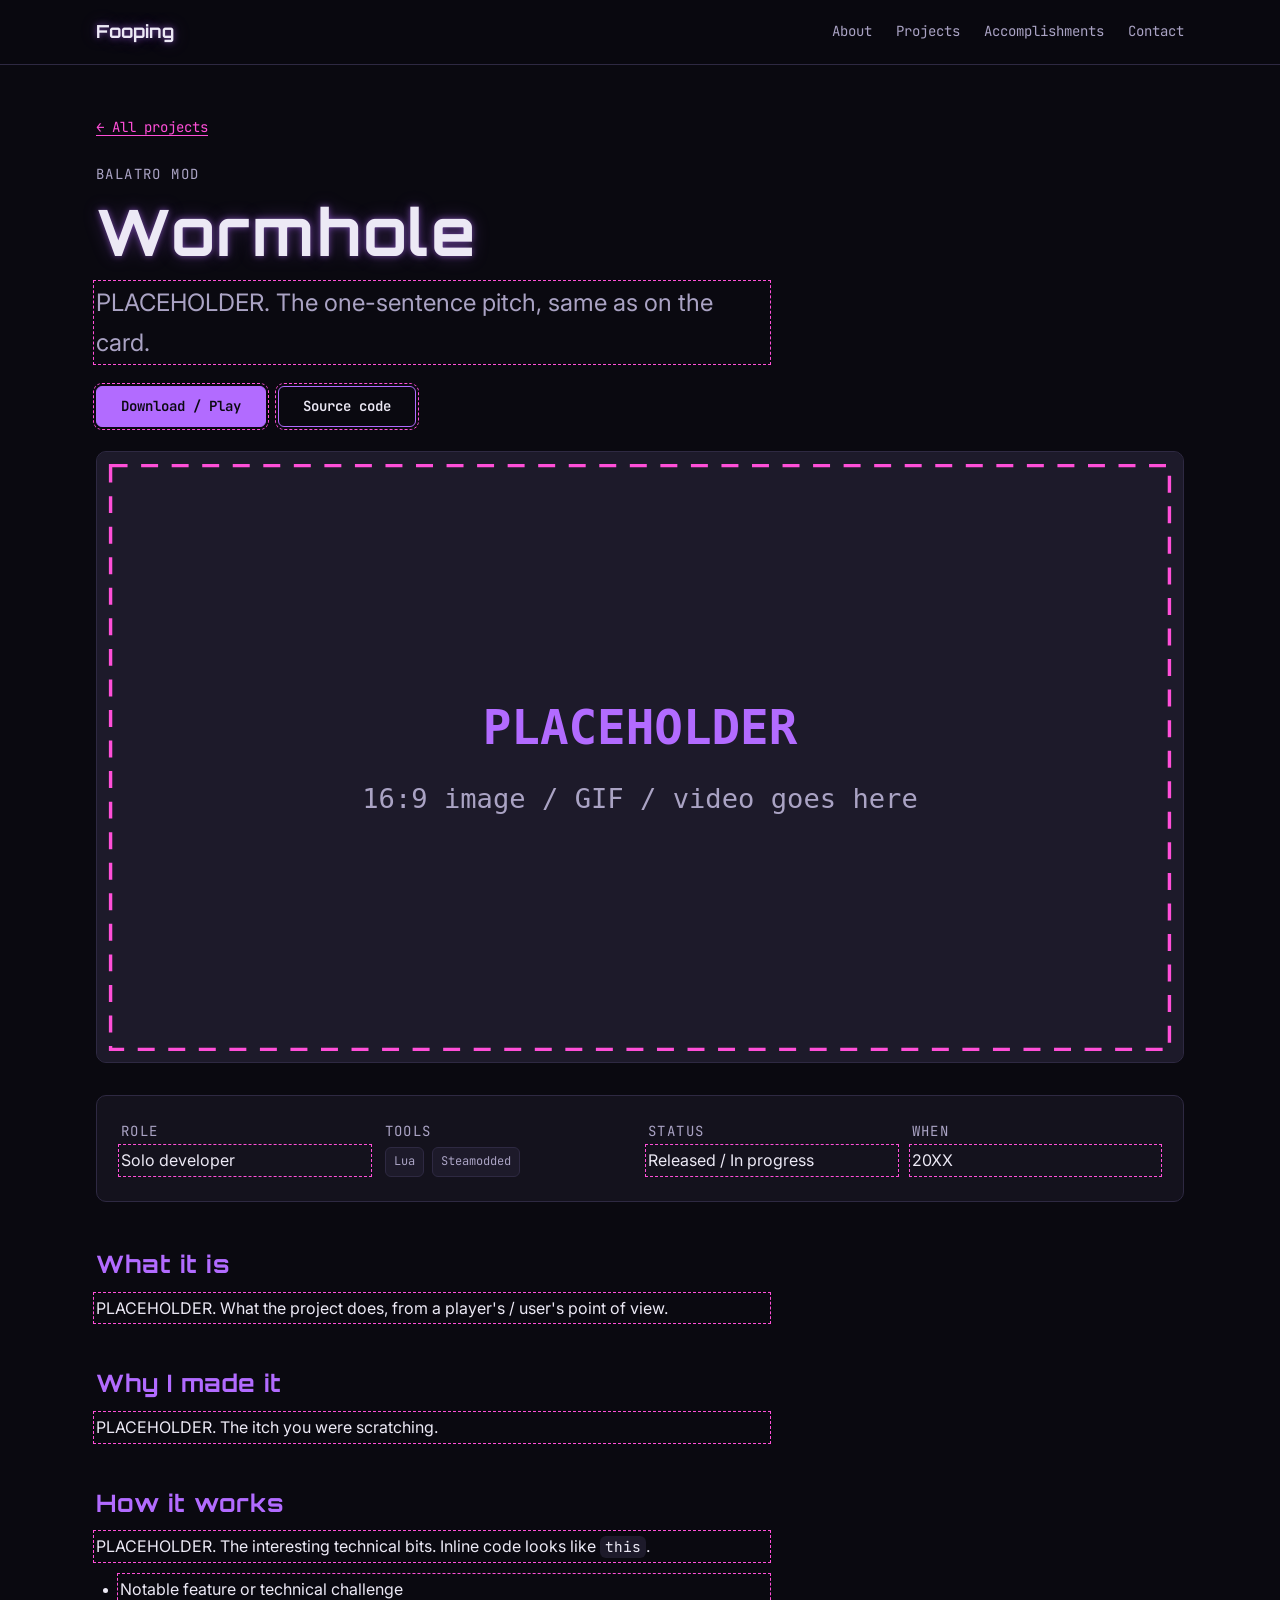
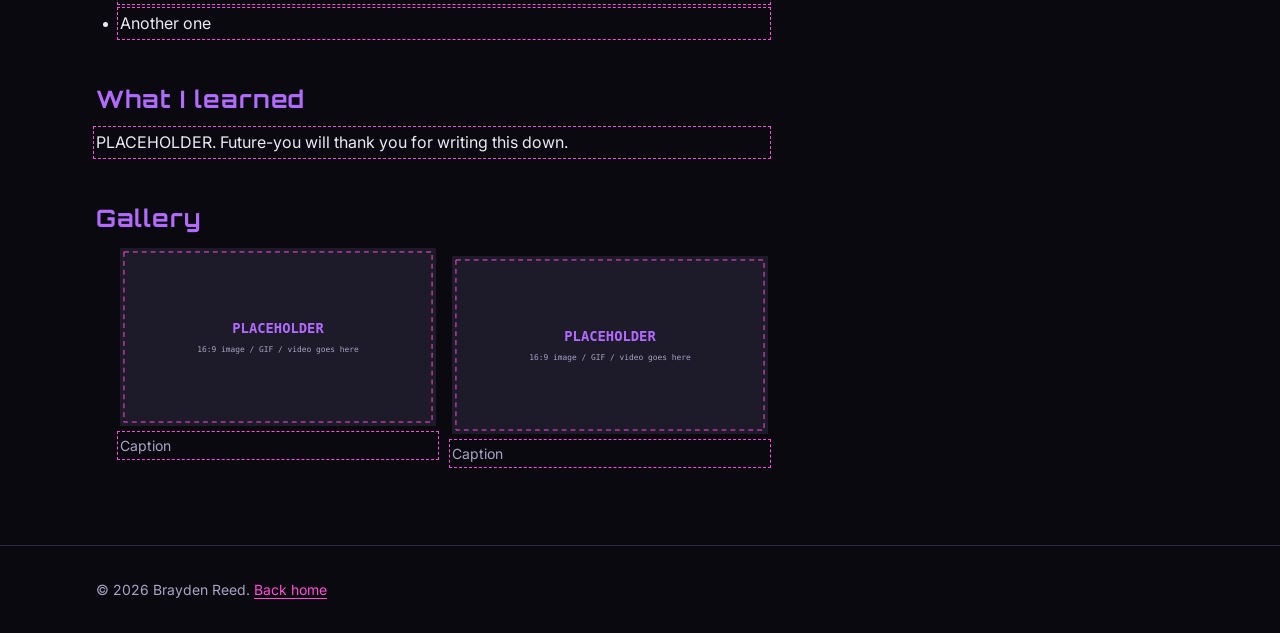
==== projects/wormhole.html @ 4b2a623a "Add portfolio site skeleton Static HTML/CSS/JS site for GitHub Pages: hero, about, projects grid, ac" ====
<!doctype html>
<html lang="en">
<head>
  <meta charset="utf-8">
  <meta name="viewport" content="width=device-width, initial-scale=1">

  <title>Wormhole · Fooping</title>
  <meta name="description" content="Wormhole, a Balatro mod built on Steamodded.">
  <link rel="icon" href="../assets/img/favicon.svg" type="image/svg+xml">

  <link rel="preconnect" href="https://fonts.googleapis.com">
  <link rel="preconnect" href="https://fonts.gstatic.com" crossorigin>
  <link rel="stylesheet" href="https://fonts.googleapis.com/css2?family=Inter:wght@400;600;700&family=JetBrains+Mono:wght@400;600&family=Orbitron:wght@600;700&family=Silkscreen&display=swap">

  <link rel="stylesheet" href="../css/theme.css">
  <link rel="stylesheet" href="../css/main.css">
  <script src="../js/main.js" defer></script>
</head>
<body>
  <a class="skip-link" href="#main">Skip to content</a>

  <header class="site-header">
    <div class="container site-header__inner">
      <a class="site-logo" href="../index.html">Fooping</a>

      <nav class="site-nav" aria-label="Main" data-open="false">
        <button class="nav-toggle" type="button" aria-expanded="false" aria-controls="nav-list">Menu</button>
        <ul class="site-nav__list" id="nav-list">
          <li><a href="../index.html#about">About</a></li>
          <li><a href="../index.html#projects">Projects</a></li>
          <li><a href="../index.html#accomplishments">Accomplishments</a></li>
          <li><a href="../index.html#contact">Contact</a></li>
        </ul>
      </nav>
    </div>
  </header>

  <main id="main" class="project-page">

    <!-- ================================================================
         PROJECT HEADER: title, pitch, main links, hero image
         ================================================================ -->
    <section class="project-hero">
      <div class="container">
        <a class="back-link" href="../index.html#projects">← All projects</a>

        <p class="eyebrow">Balatro mod</p>
        <h1 class="project-hero__title">Wormhole</h1>
        <p class="project-hero__pitch todo">PLACEHOLDER. The one-sentence pitch, same as on the card.</p>

        <div class="hero__links">
          <!-- TODO: real URLs. Delete any button you don't need. -->
          <a class="btn btn--primary todo" href="#">Download / Play</a>
          <a class="btn btn--ghost todo" href="#">Source code</a>
        </div>
      </div>
    </section>

    <div class="container">
      <!-- TODO: main screenshot or GIF. For anything animated over ~2 MB,
           use a looping video instead (see README "Images & GIFs"). -->
      <img class="project-media" src="../assets/img/placeholder.svg"
           alt="PLACEHOLDER: Wormhole screenshot" width="640" height="360">

      <!-- ================================================================
           QUICK FACTS
           <dl> = description list: <dt> is the label, <dd> is the value.
           ================================================================ -->
      <dl class="project-facts">
        <div>
          <dt>Role</dt>
          <dd class="todo">Solo developer</dd>
        </div>
        <div>
          <dt>Tools</dt>
          <dd>
            <ul class="tag-list">
              <li class="tag">Lua</li>
              <li class="tag">Steamodded</li>
            </ul>
          </dd>
        </div>
        <div>
          <dt>Status</dt>
          <dd class="todo">Released / In progress</dd>
        </div>
        <div>
          <dt>When</dt>
          <dd class="todo">20XX</dd>
        </div>
      </dl>

      <!-- ================================================================
           WRITEUP
           Plain <h2>, <p>, <ul> inside .prose get spaced automatically.
           Delete sections that don't apply; don't pad it out.
           ================================================================ -->
      <article class="prose">
        <h2>What it is</h2>
        <p class="todo">PLACEHOLDER. What the project does, from a player's / user's point of view.</p>

        <h2>Why I made it</h2>
        <p class="todo">PLACEHOLDER. The itch you were scratching.</p>

        <h2>How it works</h2>
        <p class="todo">PLACEHOLDER. The interesting technical bits. Inline code looks like <code>this</code>.</p>
        <ul>
          <li class="todo">Notable feature or technical challenge</li>
          <li class="todo">Another one</li>
        </ul>

        <h2>What I learned</h2>
        <p class="todo">PLACEHOLDER. Future-you will thank you for writing this down.</p>

        <h2>Gallery</h2>
        <ul class="gallery">
          <li>
            <figure>
              <img src="../assets/img/placeholder.svg" alt="PLACEHOLDER screenshot" width="640" height="360" loading="lazy">
              <figcaption class="todo">Caption</figcaption>
            </figure>
          </li>
          <li>
            <figure>
              <img src="../assets/img/placeholder.svg" alt="PLACEHOLDER screenshot" width="640" height="360" loading="lazy">
              <figcaption class="todo">Caption</figcaption>
            </figure>
          </li>
        </ul>
      </article>
    </div>

  </main>

  <footer class="site-footer">
    <div class="container">
      <p>© <span data-year>2026</span> Brayden Reed. <a href="../index.html">Back home</a></p>
    </div>
  </footer>
</body>
</html>
---- css/theme.css ----
/* ==========================================================================
   theme.css — DESIGN TOKENS ONLY
   --------------------------------------------------------------------------
   Every color, font, size, and effect the site uses is defined here as a
   CSS custom property (a "variable"). main.css never hard-codes a color or
   font; it only says things like `color: var(--color-text)`.

   That means re-theming the whole site = editing this one file.

   Two themes live here:
     1. :root                  -> default neon/cyberpunk theme
     2. [data-theme="pixel"]   -> starter pixel-art theme (opt-in)

   To try the pixel theme, change the opening tag in index.html to:
     <html lang="en" data-theme="pixel">
   ========================================================================== */

:root {
  /* ---------- Color: surfaces (backgrounds, from darkest to lightest) ---- */
  --color-bg:          #0a0910;  /* page background, almost black w/ a purple tint */
  --color-surface:     #14121d;  /* cards, panels */
  --color-surface-2:   #1d1a2a;  /* hovered cards, inputs, tag chips */
  --color-border:      #2e2942;  /* quiet dividers and card outlines */

  /* ---------- Color: text ------------------------------------------------
     Contrast ratios against --color-bg (WCAG AA needs 4.5:1 for body text):
       --color-text        ~16:1
       --color-text-muted  ~8:1                                            */
  --color-text:        #ece9f5;
  --color-text-muted:  #aaa3c4;

  /* ---------- Color: accents (the "neon") --------------------------------
     Used for headings, links, buttons, borders on hover. Not paragraphs. */
  --color-accent:      #b26bff;  /* purple, primary accent */
  --color-accent-2:    #ff4fd8;  /* magenta, secondary accent */
  --color-on-accent:   #0a0910;  /* text placed ON an accent-colored button */

  /* ---------- Effects ----------------------------------------------------
     Glows are just text-/box-shadows. Pulling them into variables means the
     pixel theme can swap them for hard, blocky shadows (or none). */
  --glow-text:   0 0 6px rgb(178 107 255 / 0.55), 0 0 18px rgb(178 107 255 / 0.25);
  --glow-box:    0 0 0 1px var(--color-accent), 0 0 16px rgb(178 107 255 / 0.30);
  --shadow-card: 0 4px 20px rgb(0 0 0 / 0.45);

  /* ---------- Typography -------------------------------------------------
     Three roles, so the pixel switch only has to change --font-heading.  */
  --font-body:    "Inter", system-ui, -apple-system, "Segoe UI", Roboto, sans-serif;
  --font-heading: "Orbitron", "Inter", system-ui, sans-serif;
  --font-mono:    "JetBrains Mono", ui-monospace, Consolas, monospace;

  /* Font sizes. clamp(min, preferred, max) scales smoothly with the
     viewport width (vw) but never goes below min or above max, so we
     don't need separate media queries for headings. */
  --text-sm:   0.875rem;
  --text-base: 1rem;
  --text-lg:   1.125rem;
  --text-xl:   clamp(1.25rem, 1.1rem + 0.6vw, 1.5rem);
  --text-2xl:  clamp(1.6rem, 1.3rem + 1.4vw, 2.25rem);
  --text-hero: clamp(2.2rem, 1.5rem + 3.5vw, 4rem);

  --line-height-body:    1.65;
  --line-height-heading: 1.2;
  --letter-spacing-heading: 0.04em;

  /* ---------- Spacing scale ----------------------------------------------
     Use these instead of random pixel values so spacing stays consistent. */
  --space-1: 0.25rem;  /*  4px */
  --space-2: 0.5rem;   /*  8px */
  --space-3: 0.75rem;  /* 12px */
  --space-4: 1rem;     /* 16px */
  --space-5: 1.5rem;   /* 24px */
  --space-6: 2rem;     /* 32px */
  --space-7: 3rem;     /* 48px */
  --space-8: 5rem;     /* 80px */

  /* ---------- Shape & layout --------------------------------------------- */
  --radius:        10px;   /* card / button corners (pixel theme sets 0) */
  --radius-sm:     6px;
  --border-width:  1px;
  --content-width: 72rem;  /* max width of the main column (~1152px) */
  --reading-width: 42rem;  /* max width for paragraphs, easier to read */

  /* ---------- Motion ----------------------------------------------------- */
  --transition: 160ms ease;

  /* How images scale. "auto" smooths them; pixel theme uses "pixelated"
     so pixel art stays crisp instead of blurry when scaled up. */
  --image-rendering: auto;
}


/* ==========================================================================
   PIXEL THEME (starter)
   --------------------------------------------------------------------------
   Only overrides what changes. Anything not listed here falls back to the
   :root value above, which is how CSS variables cascade.
   Fonts below are loaded in index.html (Silkscreen).
   ========================================================================== */
[data-theme="pixel"] {
  --font-heading: "Silkscreen", var(--font-mono);

  /* Pixel art doesn't do soft blur. Hard, offset "drop shadows" instead. */
  --glow-text:   2px 2px 0 var(--color-accent-2);
  --glow-box:    4px 4px 0 var(--color-accent);
  --shadow-card: 4px 4px 0 #000;

  --radius:       0;
  --radius-sm:    0;
  --border-width: 2px;

  --letter-spacing-heading: 0.02em;
  --image-rendering: pixelated;
  --transition: 0ms;   /* snappy, frame-step feel */
}
---- css/main.css ----
/* ==========================================================================
   main.css — LAYOUT AND COMPONENTS
   --------------------------------------------------------------------------
   Rule of thumb: no raw colors, fonts, or magic spacing numbers in here.
   Everything comes from a var(--something) defined in theme.css.

   Sections (search for the ==== headers):
     1. Reset & base
     2. Layout helpers
     3. Header & nav
     4. Hero
     5. Generic section styles
     6. About
     7. Project cards
     8. Accomplishments timeline
     9. Contact
    10. Footer
    11. Project detail page
    12. Placeholders
    13. Reduced motion
    14. Project page spacing
   ========================================================================== */


/* ==== 1. Reset & base ===================================================== */

/* border-box: an element's width includes its padding and border.
   Without this, `width: 100%` + padding overflows its parent. */
*,
*::before,
*::after {
  box-sizing: border-box;
}

* {
  margin: 0;
}

html {
  /* Smooth-scroll when clicking #anchor links in the nav. */
  scroll-behavior: smooth;
  /* Stops anchored sections from hiding under the sticky header. */
  scroll-padding-top: 5rem;
}

body {
  background: var(--color-bg);
  color: var(--color-text);
  font-family: var(--font-body);
  font-size: var(--text-base);
  line-height: var(--line-height-body);
  -webkit-font-smoothing: antialiased;
}

img,
video,
svg {
  display: block;
  max-width: 100%;
  height: auto;
  image-rendering: var(--image-rendering);
}

h1, h2, h3, h4 {
  font-family: var(--font-heading);
  line-height: var(--line-height-heading);
  letter-spacing: var(--letter-spacing-heading);
  font-weight: 700;
}

p {
  max-width: var(--reading-width);
}

a {
  color: var(--color-accent-2);
  text-underline-offset: 0.2em;
  transition: color var(--transition);
}

a:hover {
  color: var(--color-accent);
}

/* Visible keyboard focus. Never remove outlines without a replacement,
   otherwise keyboard users can't see where they are. */
:focus-visible {
  outline: 2px solid var(--color-accent-2);
  outline-offset: 3px;
}

/* "Skip to content" link: hidden off-screen until a keyboard user tabs
   to it, then it appears top-left. */
.skip-link {
  position: absolute;
  left: var(--space-4);
  top: -100px;
  padding: var(--space-2) var(--space-4);
  background: var(--color-accent);
  color: var(--color-on-accent);
  z-index: 100;
}

.skip-link:focus {
  top: var(--space-4);
}


/* ==== 2. Layout helpers =================================================== */

/* Centers content and caps its width. Padding keeps text off the
   screen edges on phones. */
.container {
  width: 100%;
  max-width: var(--content-width);
  margin-inline: auto;          /* = margin-left + margin-right: auto */
  padding-inline: var(--space-4);
}

@media (min-width: 48rem) {     /* 768px and up */
  .container {
    padding-inline: var(--space-6);
  }
}

/* Small uppercase monospace label, used above headings and in meta rows. */
.eyebrow {
  font-family: var(--font-mono);
  font-size: var(--text-sm);
  color: var(--color-text-muted);
  text-transform: uppercase;
  letter-spacing: 0.1em;
}

/* Buttons. .btn is the base; --primary / --ghost are variants. */
.btn {
  display: inline-flex;
  align-items: center;
  gap: var(--space-2);
  padding: var(--space-2) var(--space-5);
  border: var(--border-width) solid var(--color-accent);
  border-radius: var(--radius-sm);
  font-family: var(--font-mono);
  font-size: var(--text-sm);
  font-weight: 600;
  text-decoration: none;
  transition: background var(--transition), color var(--transition), box-shadow var(--transition);
}

.btn--primary {
  background: var(--color-accent);
  color: var(--color-on-accent);
}

.btn--primary:hover {
  color: var(--color-on-accent);
  box-shadow: var(--glow-box);
}

.btn--ghost {
  background: transparent;
  color: var(--color-text);
}

.btn--ghost:hover {
  color: var(--color-text);
  box-shadow: var(--glow-box);
}

/* Small pill for tools/tech, e.g. "Lua". */
.tag {
  display: inline-block;
  padding: var(--space-1) var(--space-2);
  background: var(--color-surface-2);
  border: var(--border-width) solid var(--color-border);
  border-radius: var(--radius-sm);
  font-family: var(--font-mono);
  font-size: 0.75rem;
  color: var(--color-text-muted);
}

.tag-list {
  display: flex;
  flex-wrap: wrap;
  gap: var(--space-2);
  list-style: none;
  padding: 0;
}


/* ==== 3. Header & nav ===================================================== */

.site-header {
  /* sticky = scrolls normally until it hits the top, then stays there. */
  position: sticky;
  top: 0;
  z-index: 50;
  /* color-mix() blends the page background with transparency (85% bg,
     15% see-through), so the header stays slightly translucent and still
     follows whatever --color-bg is set to. */
  background: color-mix(in srgb, var(--color-bg) 85%, transparent);
  backdrop-filter: blur(8px);
  border-bottom: var(--border-width) solid var(--color-border);
}

.site-header__inner {
  display: flex;
  align-items: center;
  justify-content: space-between;
  min-height: 4rem;
}

.site-logo {
  font-family: var(--font-heading);
  font-weight: 700;
  font-size: var(--text-lg);
  color: var(--color-text);
  text-decoration: none;
  text-shadow: var(--glow-text);
}

.site-logo:hover {
  color: var(--color-accent);
}

/* Mobile-first: the toggle button shows on small screens,
   the link list is hidden until the button is pressed. */
.nav-toggle {
  display: inline-flex;
  padding: var(--space-2) var(--space-3);
  background: transparent;
  border: var(--border-width) solid var(--color-border);
  border-radius: var(--radius-sm);
  color: var(--color-text);
  font-family: var(--font-mono);
  font-size: var(--text-sm);
  cursor: pointer;
}

.site-nav__list {
  display: none;
  list-style: none;
  padding: 0;
}

/* main.js sets data-open="true" on the nav when the button is pressed. */
.site-nav[data-open="true"] .site-nav__list {
  display: flex;
  flex-direction: column;
  gap: var(--space-1);
  position: absolute;
  left: 0;
  right: 0;
  top: 100%;
  padding: var(--space-3) var(--space-4) var(--space-4);
  background: var(--color-bg);
  border-bottom: var(--border-width) solid var(--color-border);
}

.site-nav__list a {
  display: block;
  padding: var(--space-2) 0;
  color: var(--color-text-muted);
  text-decoration: none;
  font-family: var(--font-mono);
  font-size: var(--text-sm);
}

.site-nav__list a:hover {
  color: var(--color-accent-2);
}

/* Desktop: hide the toggle, always show links in a row. */
@media (min-width: 48rem) {
  .nav-toggle {
    display: none;
  }

  .site-nav__list,
  .site-nav[data-open="true"] .site-nav__list {
    display: flex;
    flex-direction: row;
    gap: var(--space-5);
    position: static;
    padding: 0;
    background: none;
    border: 0;
  }
}


/* ==== 4. Hero ============================================================= */

.hero {
  padding-block: var(--space-8) var(--space-7);
}

.hero__name {
  font-size: var(--text-hero);
  color: var(--color-text);
  text-shadow: var(--glow-text);
  margin-block: var(--space-2) var(--space-4);
}

.hero__tagline {
  font-size: var(--text-xl);
  color: var(--color-text-muted);
  margin-bottom: var(--space-6);
}

.hero__links {
  display: flex;
  flex-wrap: wrap;
  gap: var(--space-3);
}


/* ==== 5. Generic section styles =========================================== */

.section {
  padding-block: var(--space-7);
  border-top: var(--border-width) solid var(--color-border);
}

.section__title {
  font-size: var(--text-2xl);
  color: var(--color-accent);
  text-shadow: var(--glow-text);
  margin-bottom: var(--space-5);
}

/* The small "//" before section titles. Purely decorative, which is why
   it lives in CSS (screen readers skip it) and not in the HTML. */
.section__title::before {
  content: "// ";
  color: var(--color-accent-2);
}


/* ==== 6. About ============================================================ */

/* Two columns on wide screens (work | personal), stacked on phones. */
.about-grid {
  display: grid;
  gap: var(--space-6);
}

@media (min-width: 48rem) {
  .about-grid {
    grid-template-columns: 1fr 1fr;
  }
}

.about-grid h3 {
  font-size: var(--text-lg);
  margin-bottom: var(--space-3);
}

.about-grid p + p {
  margin-top: var(--space-3);
}


/* ==== 7. Project cards ==================================================== */

/* auto-fill + minmax = "fit as many 18rem-wide columns as possible, and
   stretch them to fill the row". This makes the grid responsive with
   zero media queries: 1 column on phones, 2-3 on desktops. */
.project-grid {
  display: grid;
  grid-template-columns: repeat(auto-fill, minmax(min(100%, 18rem), 1fr));
  gap: var(--space-5);
  list-style: none;
  padding: 0;
}

.project-card {
  /* Flex column so the links row can be pushed to the bottom,
     keeping cards of different text lengths visually aligned. */
  display: flex;
  flex-direction: column;
  height: 100%;
  background: var(--color-surface);
  border: var(--border-width) solid var(--color-border);
  border-radius: var(--radius);
  box-shadow: var(--shadow-card);
  overflow: hidden;   /* clips the image to the rounded corners */
  transition: border-color var(--transition), box-shadow var(--transition);
}

.project-card:hover,
.project-card:focus-within {
  border-color: var(--color-accent);
  box-shadow: var(--glow-box);
}

/* aspect-ratio reserves the image's space before it loads, so the
   page doesn't jump around. object-fit: cover crops instead of squashing. */
.project-card__media {
  aspect-ratio: 16 / 9;
  width: 100%;
  object-fit: cover;
  background: var(--color-surface-2);
  border-bottom: var(--border-width) solid var(--color-border);
}

.project-card__body {
  display: flex;
  flex-direction: column;
  gap: var(--space-3);
  flex: 1;            /* grow to fill the card, see note on .project-card */
  padding: var(--space-5);
}

.project-card__title {
  font-size: var(--text-xl);
}

.project-card__title a {
  color: var(--color-text);
  text-decoration: none;
}

.project-card__title a:hover {
  color: var(--color-accent);
}

.project-card__pitch {
  color: var(--color-text-muted);
}

.project-card__links {
  display: flex;
  flex-wrap: wrap;
  gap: var(--space-4);
  margin-top: auto;   /* pushes this row to the bottom of the card */
  padding-top: var(--space-2);
  font-family: var(--font-mono);
  font-size: var(--text-sm);
}


/* ==== 8. Accomplishments timeline ========================================= */

/* A vertical line down the left, with a dot per entry.
   The line is the <ol>'s left border; dots are ::before pseudo-elements. */
.timeline {
  list-style: none;
  padding: 0 0 0 var(--space-5);
  border-left: 2px solid var(--color-border);
}

.timeline__item {
  position: relative;
  padding-bottom: var(--space-6);
}

.timeline__item:last-child {
  padding-bottom: 0;
}

.timeline__item::before {
  content: "";
  position: absolute;
  /* Center the 10px dot on the 2px line. Measured from the item's left edge:
     go back over the list padding (--space-5), then half the line (1px),
     then half the dot (5px). 1 + 5 = 6px. */
  left: calc(-1 * var(--space-5) - 6px);
  top: 0.45em;
  width: 10px;
  height: 10px;
  border-radius: 50%;
  background: var(--color-accent);
  box-shadow: var(--glow-box);
}

/* Personal milestones get a magenta dot to tell them apart at a glance. */
.timeline__item[data-kind="personal"]::before {
  background: var(--color-accent-2);
}

.timeline__meta {
  display: flex;
  flex-wrap: wrap;
  align-items: center;
  gap: var(--space-2) var(--space-3);
  margin-bottom: var(--space-1);
}

.timeline__title {
  font-size: var(--text-lg);
  margin-bottom: var(--space-1);
}

.timeline__desc {
  color: var(--color-text-muted);
}


/* ==== 9. Contact ========================================================== */

.contact-list {
  display: grid;
  grid-template-columns: repeat(auto-fill, minmax(min(100%, 14rem), 1fr));
  gap: var(--space-3);
  list-style: none;
  padding: 0;
  margin-top: var(--space-5);
}

.contact-list a {
  display: flex;
  flex-direction: column;
  padding: var(--space-4);
  background: var(--color-surface);
  border: var(--border-width) solid var(--color-border);
  border-radius: var(--radius);
  color: var(--color-text);
  text-decoration: none;
  transition: border-color var(--transition), box-shadow var(--transition);
}

.contact-list a:hover {
  border-color: var(--color-accent);
  box-shadow: var(--glow-box);
}

.contact-list .eyebrow {
  margin-bottom: var(--space-1);
}


/* ==== 10. Footer ========================================================== */

.site-footer {
  padding-block: var(--space-6);
  border-top: var(--border-width) solid var(--color-border);
  color: var(--color-text-muted);
  font-size: var(--text-sm);
}


/* ==== 11. Project detail page ============================================= */

.project-hero {
  padding-block: var(--space-7) var(--space-5);
}

.back-link {
  display: inline-block;
  margin-bottom: var(--space-5);
  font-family: var(--font-mono);
  font-size: var(--text-sm);
}

.project-hero__title {
  font-size: var(--text-hero);
  text-shadow: var(--glow-text);
  margin-block: var(--space-2) var(--space-3);
}

.project-hero__pitch {
  font-size: var(--text-xl);
  color: var(--color-text-muted);
  margin-bottom: var(--space-5);
}

.project-media {
  aspect-ratio: 16 / 9;
  width: 100%;
  object-fit: cover;
  border: var(--border-width) solid var(--color-border);
  border-radius: var(--radius);
  background: var(--color-surface-2);
}

/* The "facts" box: role, tools, status, dates. A <dl> (description list)
   is the semantic HTML element for label/value pairs. */
.project-facts {
  display: grid;
  grid-template-columns: repeat(auto-fit, minmax(min(100%, 12rem), 1fr));
  gap: var(--space-4);
  padding: var(--space-5);
  margin-block: var(--space-6);
  background: var(--color-surface);
  border: var(--border-width) solid var(--color-border);
  border-radius: var(--radius);
}

.project-facts dt {
  font-family: var(--font-mono);
  font-size: var(--text-sm);
  color: var(--color-text-muted);
  text-transform: uppercase;
  letter-spacing: 0.1em;
}

.project-facts dd {
  margin: var(--space-1) 0 0;
}

/* Long-form writeup area. Spacing between consecutive elements uses the
   "lobotomized owl" selector (* + *): every child except the first gets
   a top margin. Saves writing margins on every element type. */
.prose > * + * {
  margin-top: var(--space-4);
}

.prose h2 {
  font-size: var(--text-xl);
  color: var(--color-accent);
  margin-top: var(--space-7);
}

.prose ul,
.prose ol {
  max-width: var(--reading-width);
  padding-left: var(--space-5);
}

.prose li + li {
  margin-top: var(--space-2);
}

.prose code {
  font-family: var(--font-mono);
  font-size: 0.9em;
  padding: 0.1em 0.35em;
  background: var(--color-surface-2);
  border-radius: var(--radius-sm);
}

/* Gallery of extra screenshots on detail pages. */
.gallery {
  display: grid;
  grid-template-columns: repeat(auto-fill, minmax(min(100%, 16rem), 1fr));
  gap: var(--space-4);
  list-style: none;
  padding: 0;
}

.gallery figcaption {
  margin-top: var(--space-2);
  font-size: var(--text-sm);
  color: var(--color-text-muted);
}


/* ==== 12. Placeholders ==================================================== */

/* Anything wrapped in .todo is placeholder text you still need to replace.
   The dashed magenta outline makes it impossible to miss. Search the HTML
   for class="todo" to find every one. Delete the class once it's real. */
.todo {
  outline: 1px dashed var(--color-accent-2);
  outline-offset: 2px;
}


/* ==== 13. Reduced motion ================================================== */

/* Respect the OS-level "reduce motion" setting. */
@media (prefers-reduced-motion: reduce) {
  html {
    scroll-behavior: auto;
  }

  *,
  *::before,
  *::after {
    transition: none !important;
  }
}


/* ==== 14. Project page spacing ============================================ */

/* Breathing room between the end of a project writeup and the footer. */
.project-page {
  padding-bottom: var(--space-8);
}
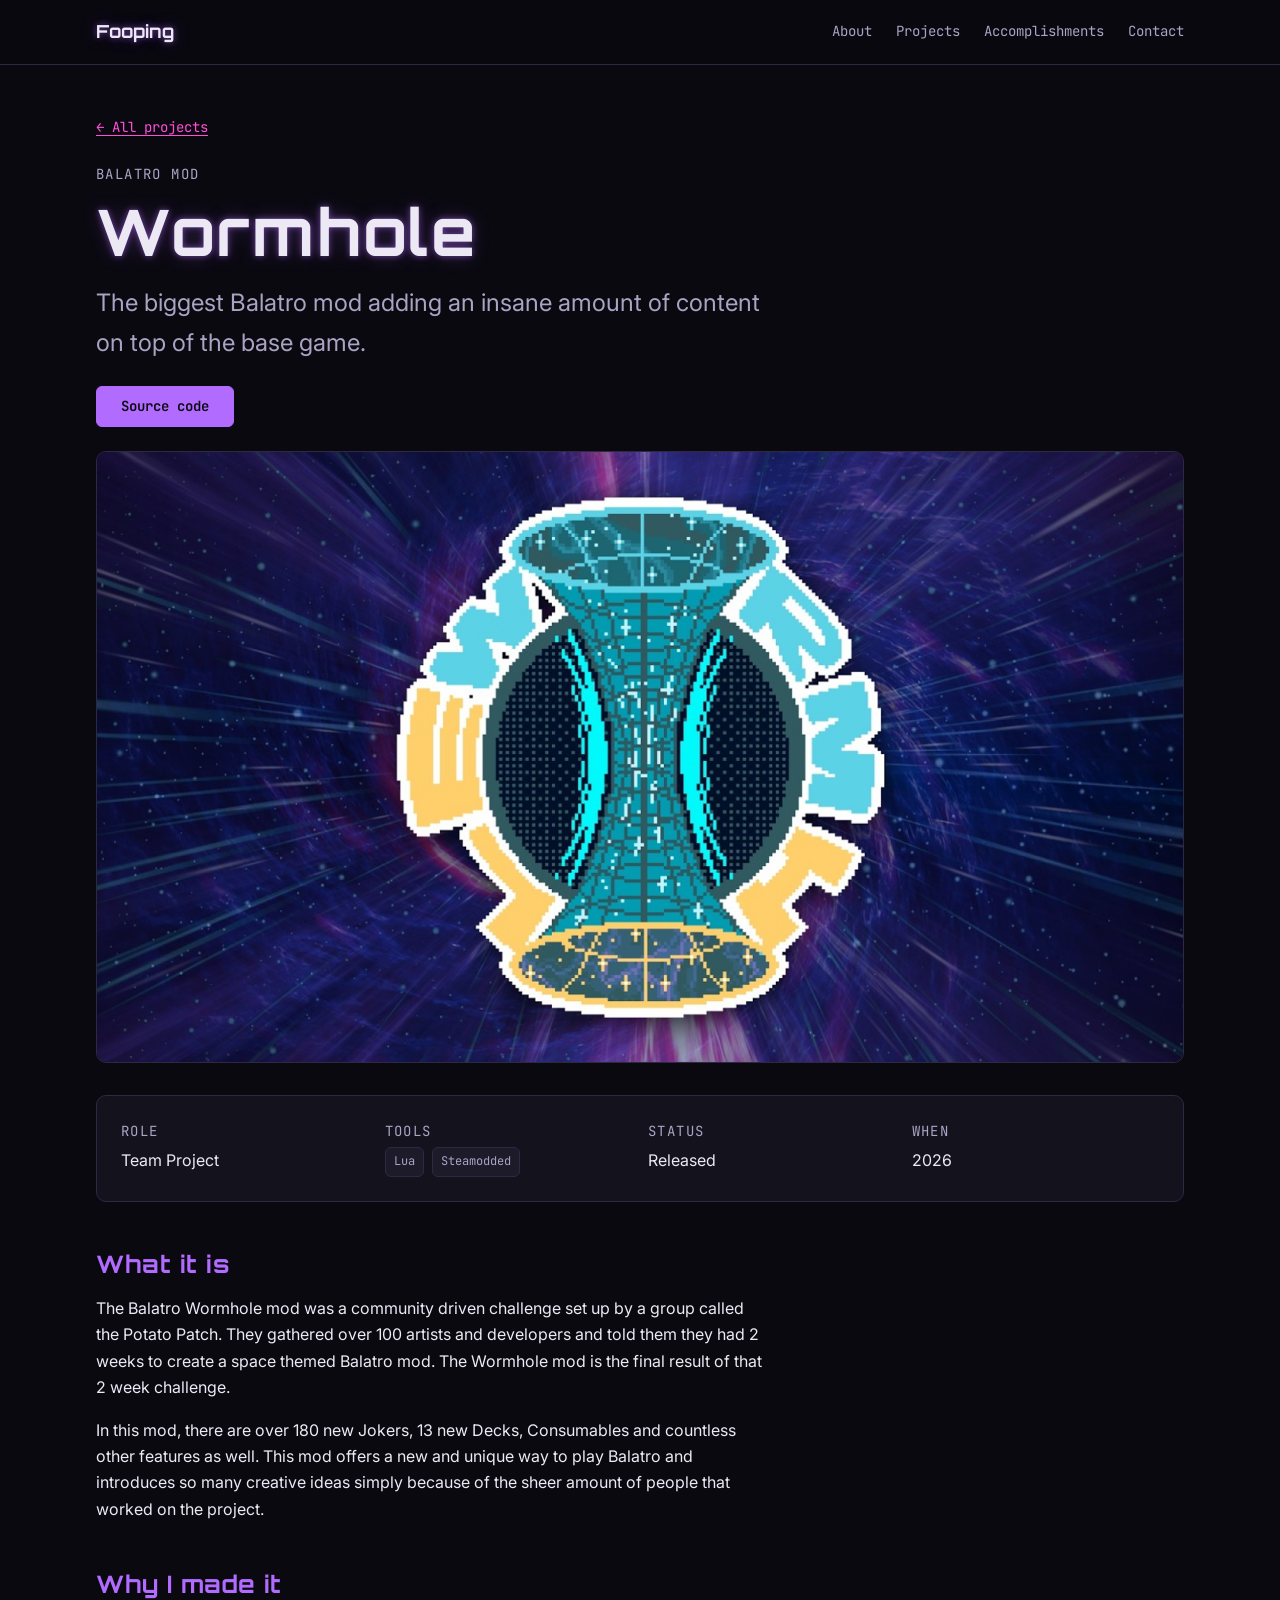
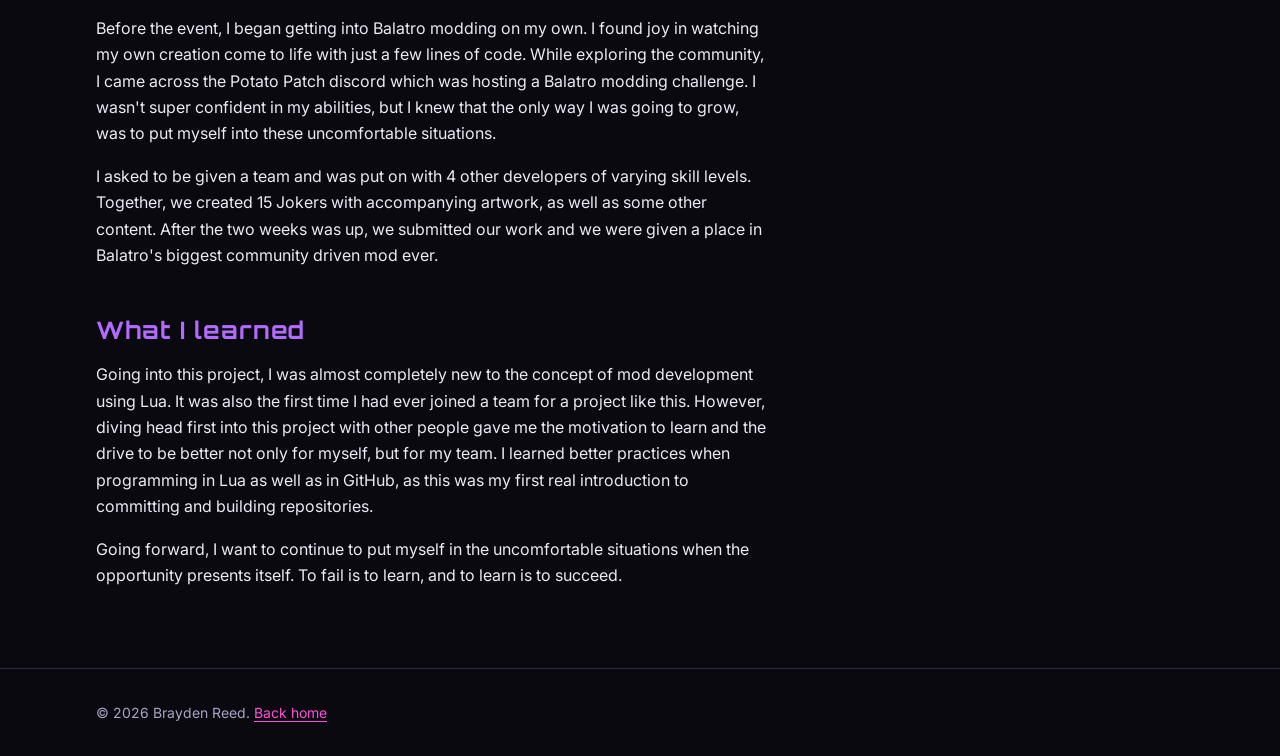
==== commit dd027b51: "Fill in Wormhole detail page Pitch, title image, source link, status/date, and the What it is / Why " ====
--- a/projects/wormhole.html
+++ b/projects/wormhole.html
@@ -46,21 +46,17 @@
 
         <p class="eyebrow">Balatro mod</p>
         <h1 class="project-hero__title">Wormhole</h1>
-        <p class="project-hero__pitch todo">PLACEHOLDER. The one-sentence pitch, same as on the card.</p>
+        <p class="project-hero__pitch">The biggest Balatro mod adding an insane amount of content on top of the base game.</p>
 
         <div class="hero__links">
-          <!-- TODO: real URLs. Delete any button you don't need. -->
-          <a class="btn btn--primary todo" href="#">Download / Play</a>
-          <a class="btn btn--ghost todo" href="#">Source code</a>
+          <a class="btn btn--primary" href="https://github.com/Balatro-Potato-Patch/Wormhole.git">Source code</a>
         </div>
       </div>
     </section>
 
     <div class="container">
-      <!-- TODO: main screenshot or GIF. For anything animated over ~2 MB,
-           use a looping video instead (see README "Images & GIFs"). -->
-      <img class="project-media" src="../assets/img/placeholder.svg"
-           alt="PLACEHOLDER: Wormhole screenshot" width="640" height="360">
+      <img class="project-media" src="../assets/img/Wormhole.png"
+           alt="Wormhole mod title art" width="1920" height="1080">
 
       <!-- ================================================================
            QUICK FACTS
@@ -69,7 +65,7 @@
       <dl class="project-facts">
         <div>
           <dt>Role</dt>
-          <dd class="todo">Solo developer</dd>
+          <dd>Team Project</dd>
         </div>
         <div>
           <dt>Tools</dt>
@@ -82,51 +78,30 @@
         </div>
         <div>
           <dt>Status</dt>
-          <dd class="todo">Released / In progress</dd>
+          <dd>Released</dd>
         </div>
         <div>
           <dt>When</dt>
-          <dd class="todo">20XX</dd>
+          <dd>2026</dd>
         </div>
       </dl>
 
       <!-- ================================================================
            WRITEUP
            Plain <h2>, <p>, <ul> inside .prose get spaced automatically.
-           Delete sections that don't apply; don't pad it out.
            ================================================================ -->
       <article class="prose">
         <h2>What it is</h2>
-        <p class="todo">PLACEHOLDER. What the project does, from a player's / user's point of view.</p>
+        <p>The Balatro Wormhole mod was a community driven challenge set up by a group called the Potato Patch. They gathered over 100 artists and developers and told them they had 2 weeks to create a space themed Balatro mod. The Wormhole mod is the final result of that 2 week challenge.</p>
+        <p>In this mod, there are over 180 new Jokers, 13 new Decks, Consumables and countless other features as well. This mod offers a new and unique way to play Balatro and introduces so many creative ideas simply because of the sheer amount of people that worked on the project.</p>
 
         <h2>Why I made it</h2>
-        <p class="todo">PLACEHOLDER. The itch you were scratching.</p>
-
-        <h2>How it works</h2>
-        <p class="todo">PLACEHOLDER. The interesting technical bits. Inline code looks like <code>this</code>.</p>
-        <ul>
-          <li class="todo">Notable feature or technical challenge</li>
-          <li class="todo">Another one</li>
-        </ul>
+        <p>Before the event, I began getting into Balatro modding on my own. I found joy in watching my own creation come to life with just a few lines of code. While exploring the community, I came across the Potato Patch discord which was hosting a Balatro modding challenge. I wasn't super confident in my abilities, but I knew that the only way I was going to grow, was to put myself into these uncomfortable situations.</p>
+        <p>I asked to be given a team and was put on with 4 other developers of varying skill levels. Together, we created 15 Jokers with accompanying artwork, as well as some other content. After the two weeks was up, we submitted our work and we were given a place in Balatro's biggest community driven mod ever.</p>
 
         <h2>What I learned</h2>
-        <p class="todo">PLACEHOLDER. Future-you will thank you for writing this down.</p>
-
-        <h2>Gallery</h2>
-        <ul class="gallery">
-          <li>
-            <figure>
-              <img src="../assets/img/placeholder.svg" alt="PLACEHOLDER screenshot" width="640" height="360" loading="lazy">
-              <figcaption class="todo">Caption</figcaption>
-            </figure>
-          </li>
-          <li>
-            <figure>
-              <img src="../assets/img/placeholder.svg" alt="PLACEHOLDER screenshot" width="640" height="360" loading="lazy">
-              <figcaption class="todo">Caption</figcaption>
-            </figure>
-          </li>
-        </ul>
+        <p>Going into this project, I was almost completely new to the concept of mod development using Lua. It was also the first time I had ever joined a team for a project like this. However, diving head first into this project with other people gave me the motivation to learn and the drive to be better not only for myself, but for my team. I learned better practices when programming in Lua as well as in GitHub, as this was my first real introduction to committing and building repositories.</p>
+        <p>Going forward, I want to continue to put myself in the uncomfortable situations when the opportunity presents itself. To fail is to learn, and to learn is to succeed.</p>
       </article>
     </div>
 
--- a/css/main.css
+++ b/css/main.css
@@ -356,8 +356,32 @@
   margin-bottom: var(--space-3);
 }
 
-.about-grid p + p {
+/* Space between consecutive blocks (paragraphs, lists) in a column.
+   Same "* + *" trick as .prose further down. */
+.about-grid > div > * + * {
   margin-top: var(--space-3);
+}
+
+/* Bulleted lists. The browser draws the bullets; we just set the indent
+   and color them with the accent. Nested lists get a hollow bullet so
+   the hierarchy reads at a glance. */
+.bullet-list,
+.bullet-list ul {
+  max-width: var(--reading-width);
+  padding-left: var(--space-5);
+}
+
+.bullet-list ul {
+  list-style-type: circle;
+  margin-top: var(--space-1);
+}
+
+.bullet-list li + li {
+  margin-top: var(--space-1);
+}
+
+.bullet-list li::marker {
+  color: var(--color-accent);
 }
 
 
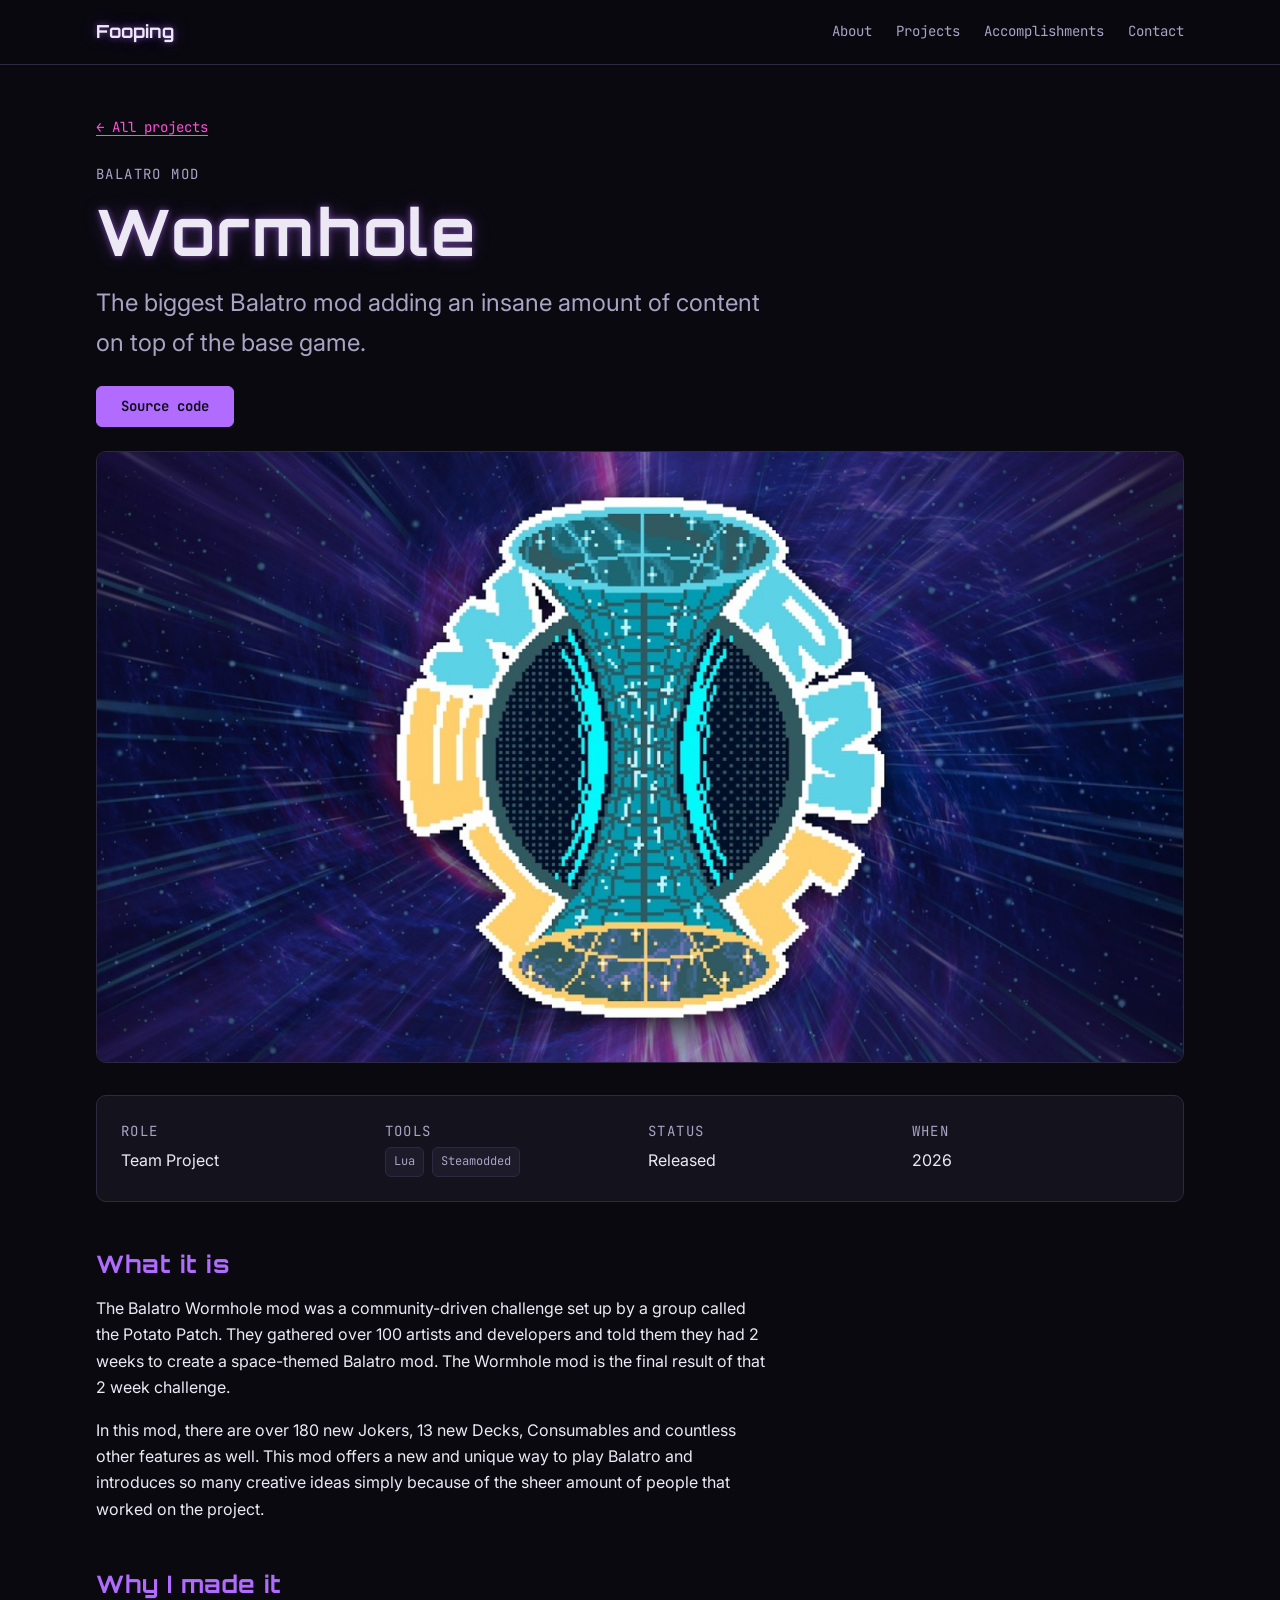
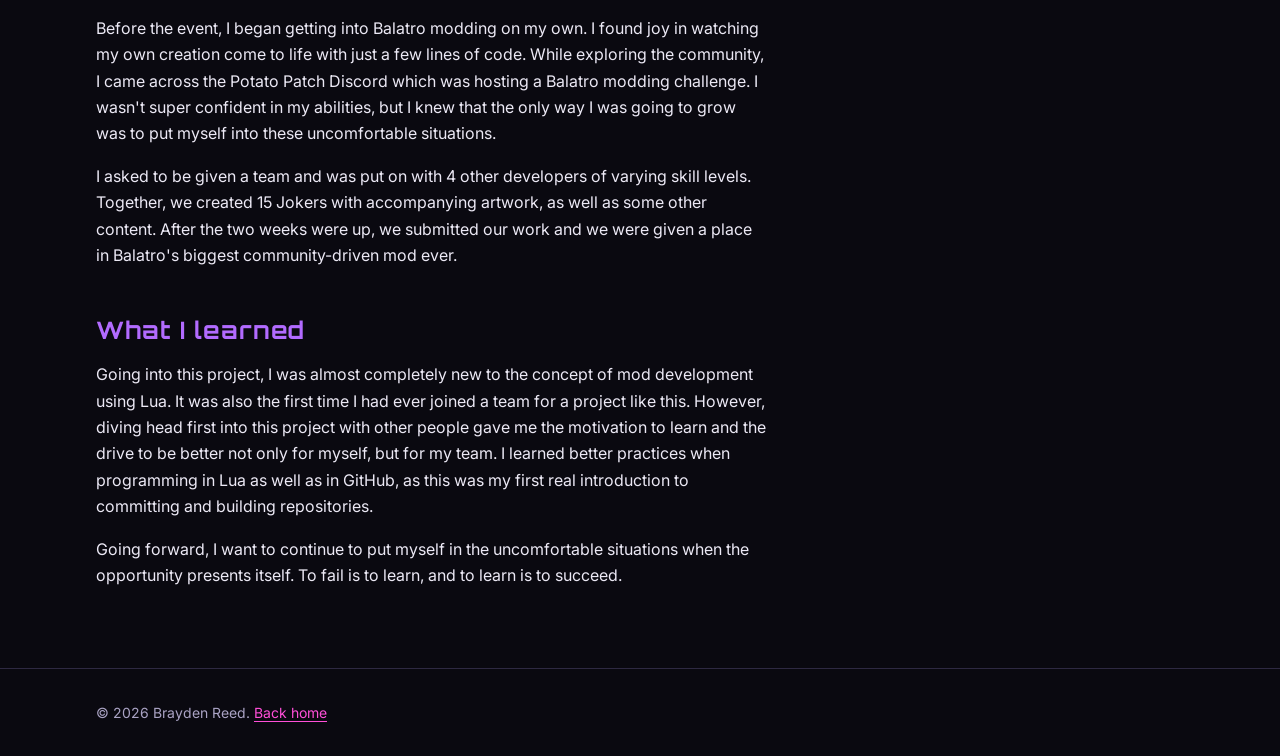
==== commit 7acea523: "Wormhole page: grammar fixes Co-Authored-By: Claude Opus 5.5 (1M context) <noreply@anthropic.com> Cl" ====
--- a/projects/wormhole.html
+++ b/projects/wormhole.html
@@ -92,12 +92,12 @@
            ================================================================ -->
       <article class="prose">
         <h2>What it is</h2>
-        <p>The Balatro Wormhole mod was a community driven challenge set up by a group called the Potato Patch. They gathered over 100 artists and developers and told them they had 2 weeks to create a space themed Balatro mod. The Wormhole mod is the final result of that 2 week challenge.</p>
+        <p>The Balatro Wormhole mod was a community-driven challenge set up by a group called the Potato Patch. They gathered over 100 artists and developers and told them they had 2 weeks to create a space-themed Balatro mod. The Wormhole mod is the final result of that 2 week challenge.</p>
         <p>In this mod, there are over 180 new Jokers, 13 new Decks, Consumables and countless other features as well. This mod offers a new and unique way to play Balatro and introduces so many creative ideas simply because of the sheer amount of people that worked on the project.</p>
 
         <h2>Why I made it</h2>
-        <p>Before the event, I began getting into Balatro modding on my own. I found joy in watching my own creation come to life with just a few lines of code. While exploring the community, I came across the Potato Patch discord which was hosting a Balatro modding challenge. I wasn't super confident in my abilities, but I knew that the only way I was going to grow, was to put myself into these uncomfortable situations.</p>
-        <p>I asked to be given a team and was put on with 4 other developers of varying skill levels. Together, we created 15 Jokers with accompanying artwork, as well as some other content. After the two weeks was up, we submitted our work and we were given a place in Balatro's biggest community driven mod ever.</p>
+        <p>Before the event, I began getting into Balatro modding on my own. I found joy in watching my own creation come to life with just a few lines of code. While exploring the community, I came across the Potato Patch Discord which was hosting a Balatro modding challenge. I wasn't super confident in my abilities, but I knew that the only way I was going to grow was to put myself into these uncomfortable situations.</p>
+        <p>I asked to be given a team and was put on with 4 other developers of varying skill levels. Together, we created 15 Jokers with accompanying artwork, as well as some other content. After the two weeks were up, we submitted our work and we were given a place in Balatro's biggest community-driven mod ever.</p>
 
         <h2>What I learned</h2>
         <p>Going into this project, I was almost completely new to the concept of mod development using Lua. It was also the first time I had ever joined a team for a project like this. However, diving head first into this project with other people gave me the motivation to learn and the drive to be better not only for myself, but for my team. I learned better practices when programming in Lua as well as in GitHub, as this was my first real introduction to committing and building repositories.</p>
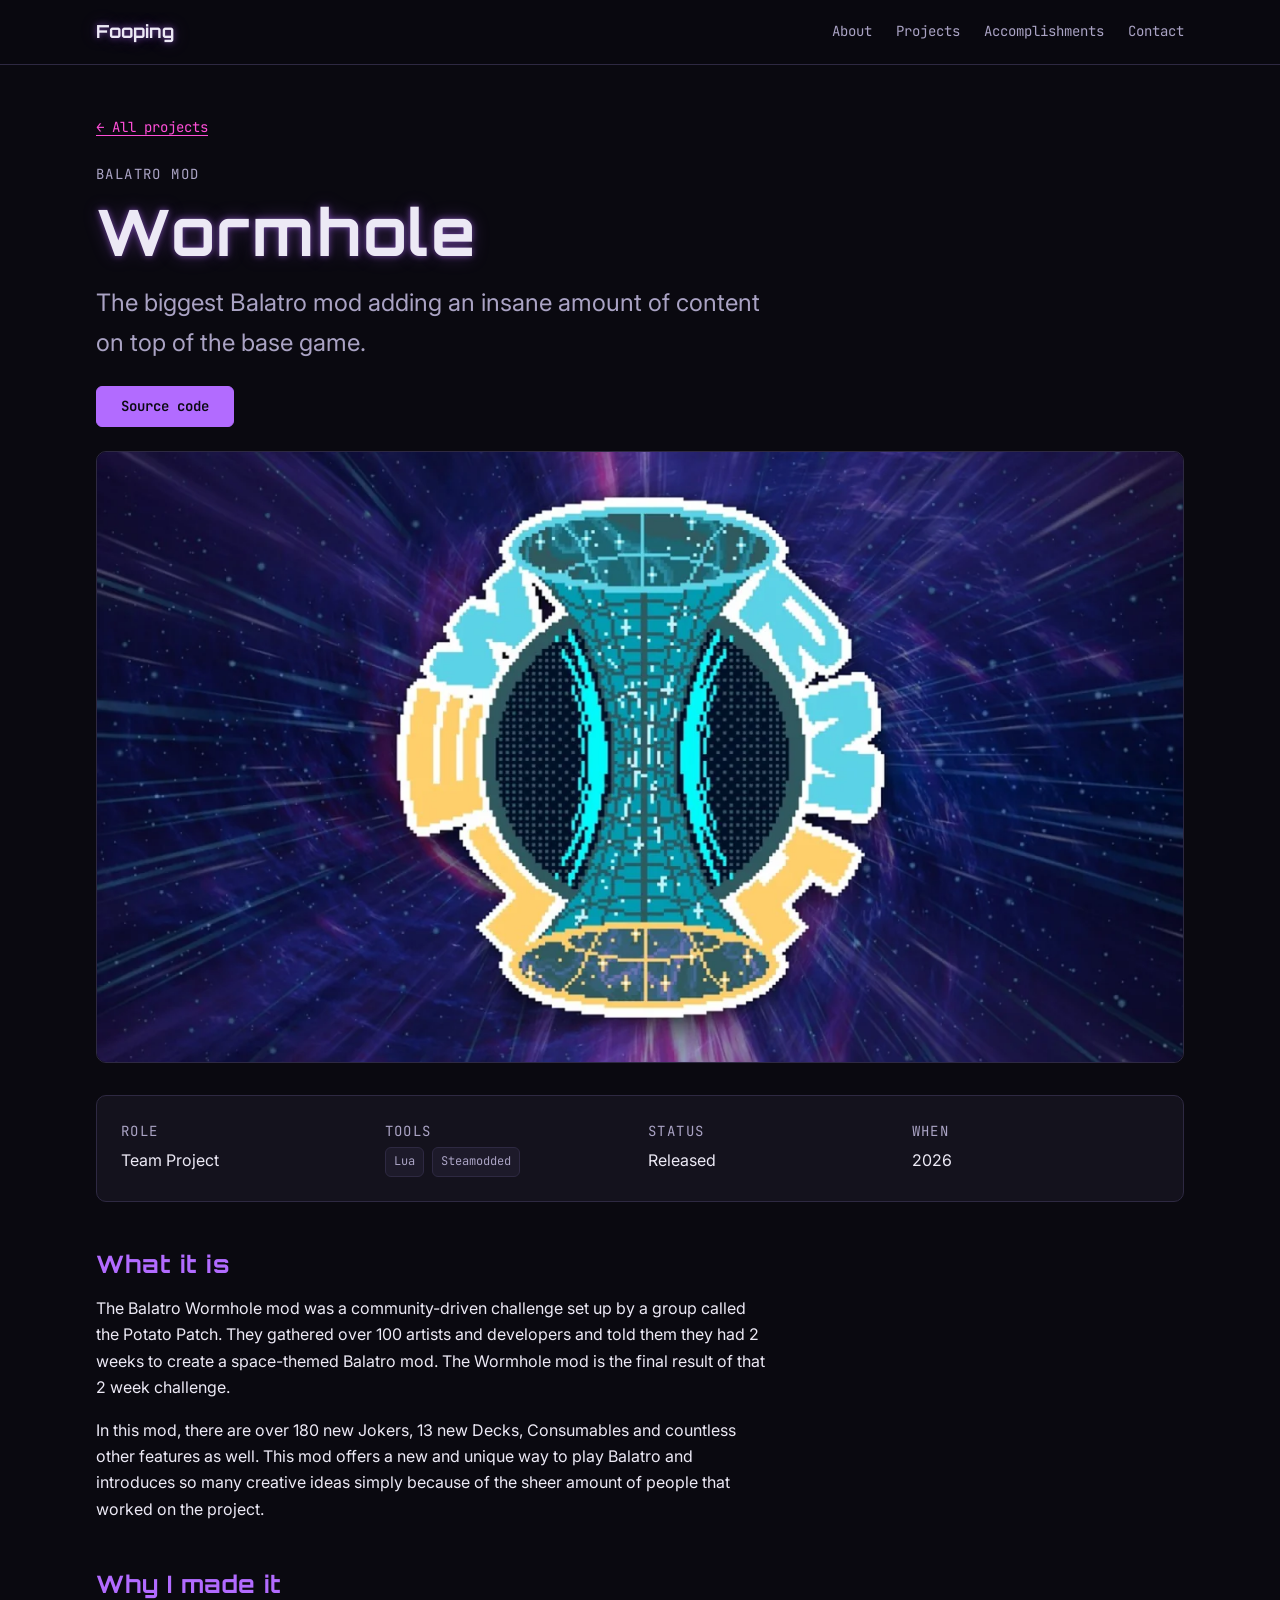
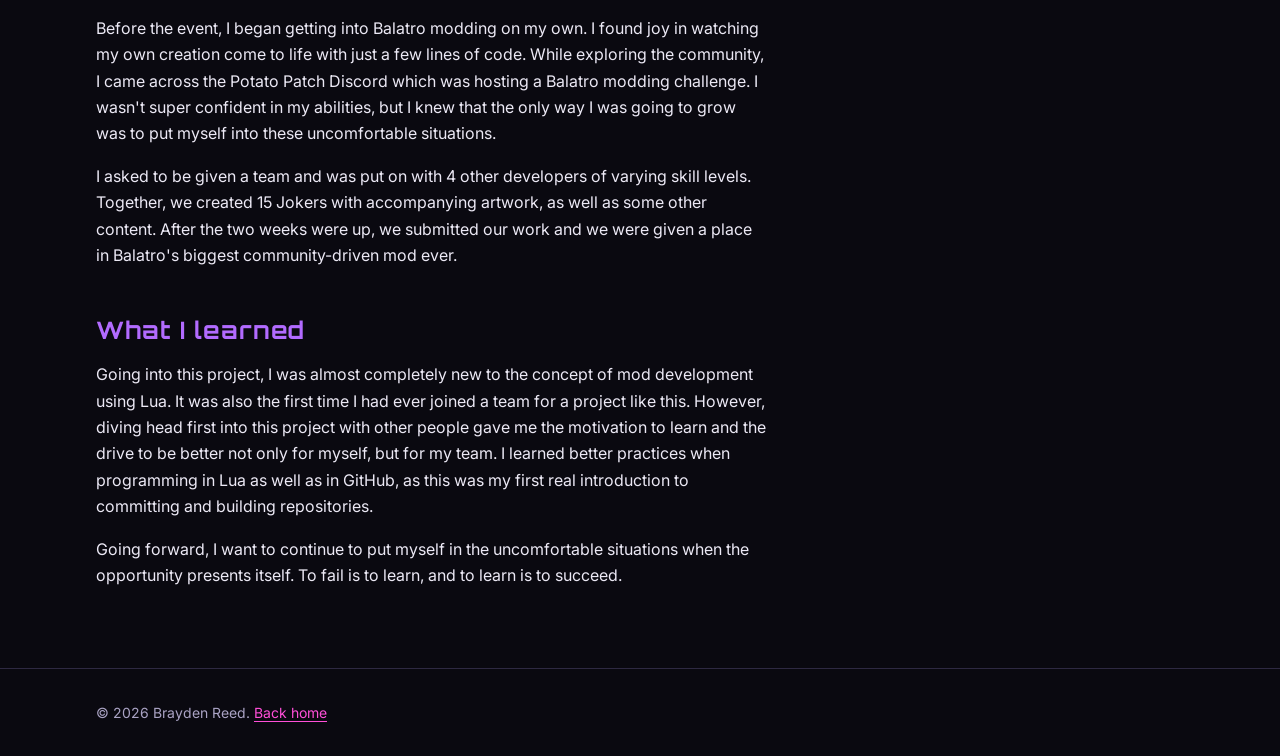
==== commit 9558a9e3: "Swap Wormhole PNG for WebP, remove High Roller page wormhole.webp is 1280x720 at ~95 KB, replacing a" ====
--- a/projects/wormhole.html
+++ b/projects/wormhole.html
@@ -55,8 +55,8 @@
     </section>
 
     <div class="container">
-      <img class="project-media" src="../assets/img/Wormhole.png"
-           alt="Wormhole mod title art" width="1920" height="1080">
+      <img class="project-media" src="../assets/img/wormhole.webp"
+           alt="Wormhole mod title art" width="1280" height="720">
 
       <!-- ================================================================
            QUICK FACTS
